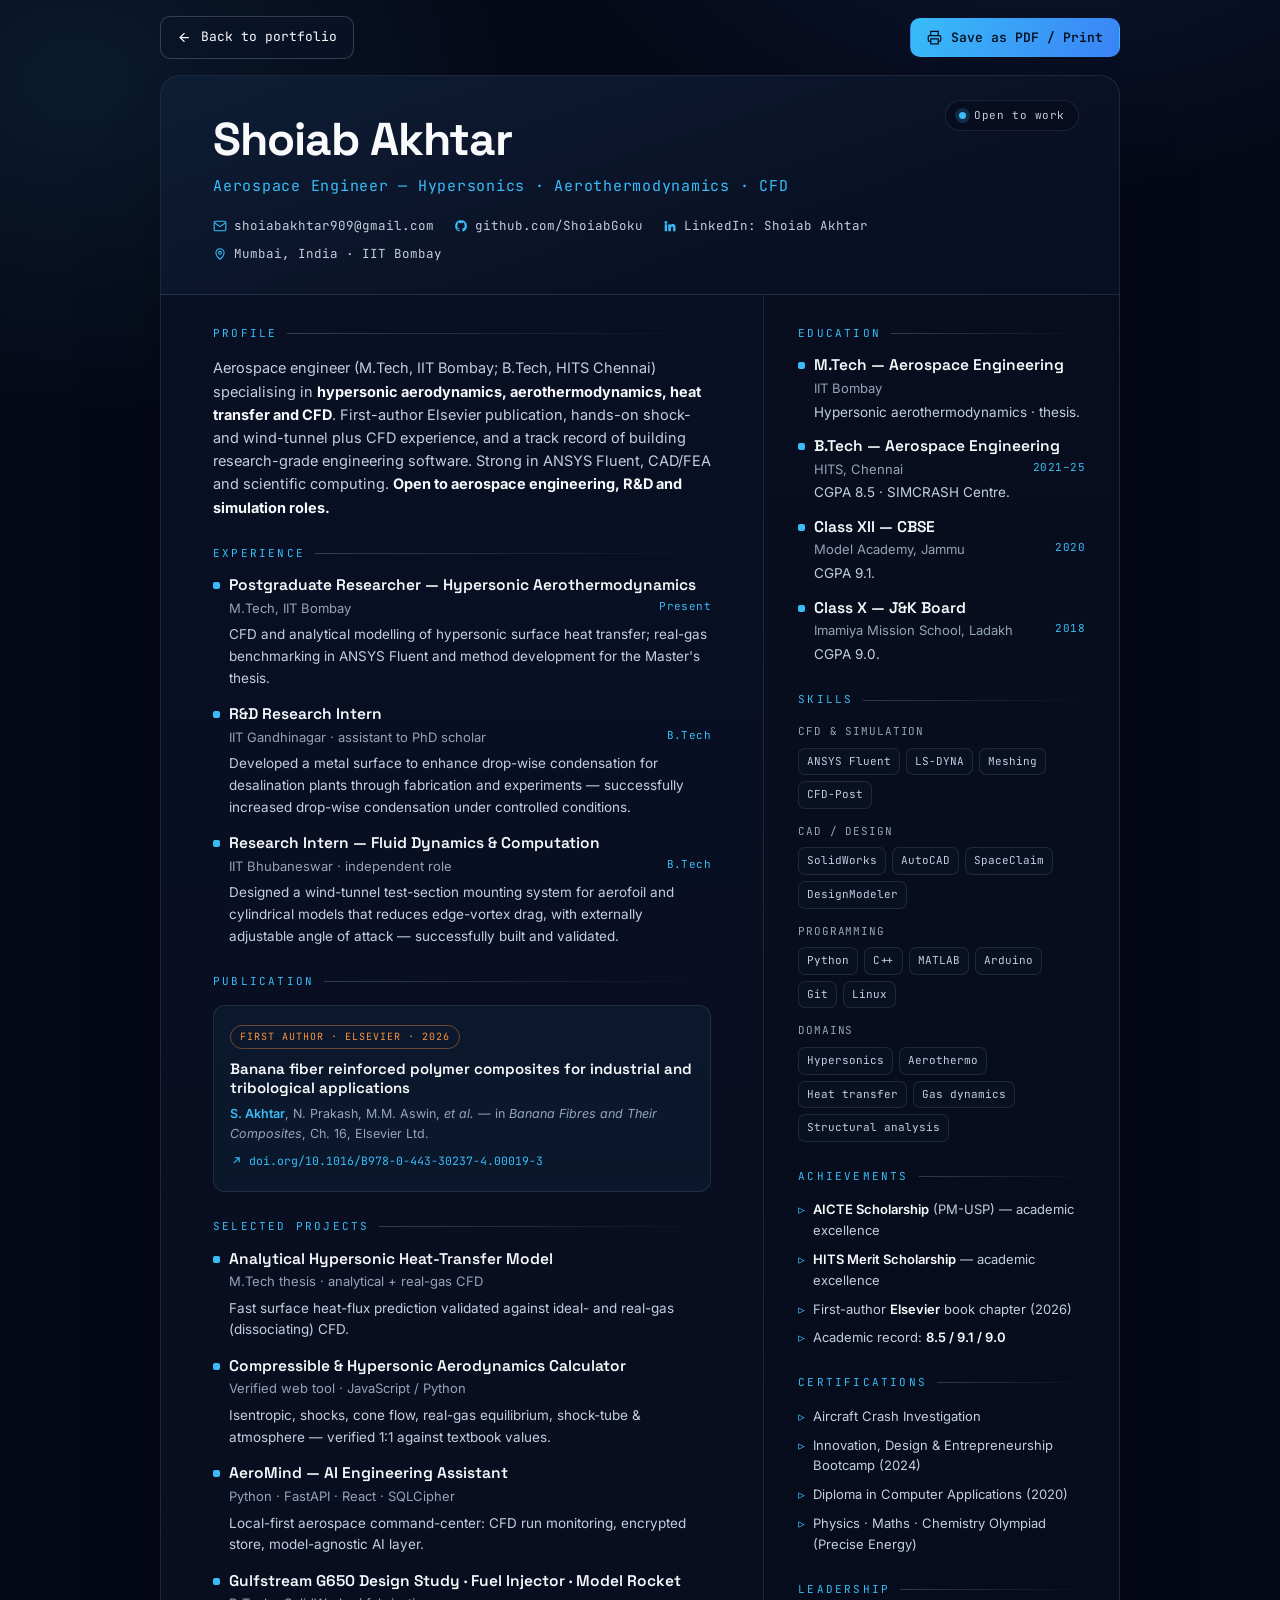
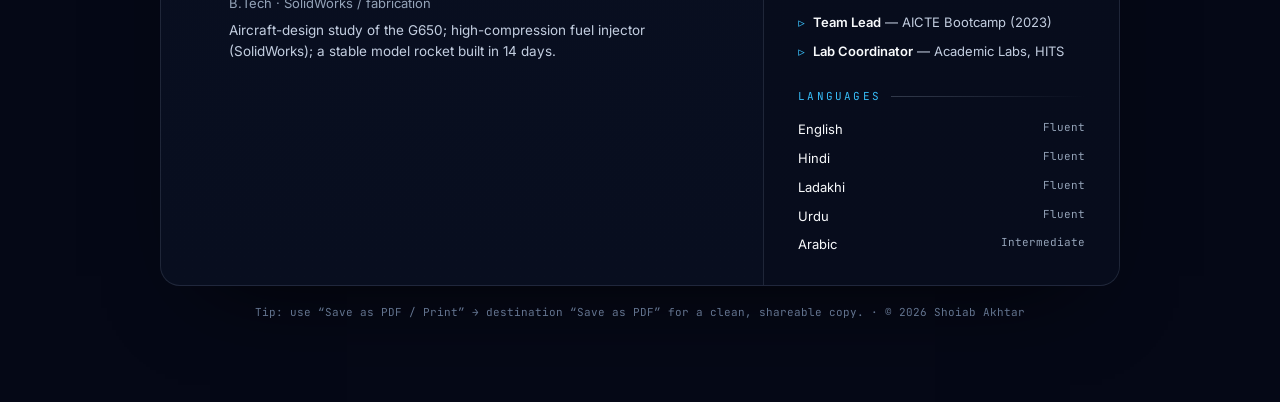
==== resume.html @ 7d4de2fc "Web résumé + "open to work" messaging; remove physical résumé PDF - Replace assets/resume.pdf with a" ====
<!DOCTYPE html>
<html lang="en">
<head>
<meta charset="UTF-8" />
<meta name="viewport" content="width=device-width, initial-scale=1.0" />
<meta name="theme-color" content="#050816" />
<title>Shoiab Akhtar — Résumé · Aerospace Engineer (Hypersonics &amp; CFD)</title>
<meta name="description" content="Résumé of Shoiab Akhtar — Aerospace engineer (M.Tech, IIT Bombay; B.Tech, HITS Chennai). Hypersonics, aerothermodynamics, heat transfer and CFD. Open to work." />
<meta name="robots" content="index,follow" />
<link rel="icon" href="data:image/svg+xml,%3Csvg xmlns='http://www.w3.org/2000/svg' viewBox='0 0 32 32'%3E%3Crect width='32' height='32' rx='7' fill='%23050816'/%3E%3Cpath d='M16 5l9 22-9-6-9 6z' fill='none' stroke='%2338BDF8' stroke-width='2' stroke-linejoin='round'/%3E%3C/svg%3E" />
<link rel="preconnect" href="https://fonts.googleapis.com" />
<link rel="preconnect" href="https://fonts.gstatic.com" crossorigin />
<link href="https://fonts.googleapis.com/css2?family=Space+Grotesk:wght@400;500;600;700&family=Inter:wght@400;500;600&family=JetBrains+Mono:wght@400;500&display=swap" rel="stylesheet" />
<style>
:root{
  --bg:#050816; --paper:#0a1024; --panel:#0d1428; --line:rgba(148,163,184,.16); --line-2:rgba(148,163,184,.3);
  --ink:#F8FAFC; --soft:#C3CEE0; --mid:#94A3B8; --dim:#63748f;
  --blue:#3B82F6; --cyan:#38BDF8; --orange:#FB923C;
  --display:"Space Grotesk","Segoe UI",system-ui,sans-serif;
  --body:"Inter","Segoe UI",system-ui,sans-serif;
  --mono:"JetBrains Mono","Consolas",ui-monospace,monospace;
}
*{box-sizing:border-box;margin:0;padding:0;}
html{-webkit-text-size-adjust:100%;}
body{font-family:var(--body);background:
  radial-gradient(900px 600px at 82% -8%, rgba(59,130,246,.14), transparent 60%),
  radial-gradient(800px 600px at 6% 4%, rgba(56,189,248,.10), transparent 58%), var(--bg);
  color:var(--ink); line-height:1.6; -webkit-font-smoothing:antialiased; padding:0 20px 80px;}
a{color:inherit;text-decoration:none;}
::selection{background:rgba(56,189,248,.3);}

/* action bar */
.bar{position:sticky; top:0; z-index:10; display:flex; justify-content:space-between; align-items:center; gap:12px;
  max-width:960px; margin:0 auto; padding:16px 0;}
.bar .btn{display:inline-flex; align-items:center; gap:9px; font-family:var(--mono); font-size:13px; padding:10px 16px;
  border-radius:10px; border:1px solid var(--line-2); color:var(--ink); background:rgba(13,20,40,.6); backdrop-filter:blur(8px); cursor:pointer; transition:.2s;}
.bar .btn svg{width:15px;height:15px;}
.bar .btn:hover{border-color:var(--cyan); transform:translateY(-1px);}
.bar .btn.primary{border-color:transparent; color:#04101f; font-weight:600; background:linear-gradient(120deg,var(--cyan),var(--blue));}

/* sheet */
.sheet{max-width:960px; margin:0 auto; background:linear-gradient(180deg,var(--paper),#080e1f);
  border:1px solid var(--line); border-radius:20px; overflow:hidden; box-shadow:0 40px 90px -50px rgba(0,0,0,.9);}
.head{padding:40px clamp(28px,5vw,52px) 30px; border-bottom:1px solid var(--line);
  background:linear-gradient(160deg, rgba(56,189,248,.08), transparent 70%); position:relative;}
.head .name{font-family:var(--display); font-weight:700; font-size:clamp(30px,5vw,46px); letter-spacing:-.02em; line-height:1;}
.head .role{font-family:var(--mono); color:var(--cyan); font-size:clamp(12px,1.6vw,15px); letter-spacing:.05em; margin-top:12px;}
.head .contact{display:flex; flex-wrap:wrap; gap:8px 20px; margin-top:18px; font-family:var(--mono); font-size:12.5px; color:var(--soft);}
.head .contact a, .head .contact span{display:inline-flex; align-items:center; gap:7px;}
.head .contact svg{width:14px; height:14px; color:var(--cyan);}
.head .open{position:absolute; top:24px; right:clamp(20px,4vw,40px); display:inline-flex; align-items:center; gap:8px;
  font-family:var(--mono); font-size:11px; letter-spacing:.05em; color:var(--soft); border:1px solid var(--line); border-radius:100px; padding:6px 13px; background:rgba(5,8,22,.5);}
.head .open .dot{width:7px;height:7px;border-radius:50%;background:var(--cyan);box-shadow:0 0 0 4px rgba(56,189,248,.18);}

.grid{display:grid; grid-template-columns:1.7fr 1fr; gap:0;}
.main{padding:30px clamp(28px,5vw,52px); border-right:1px solid var(--line);}
.aside{padding:30px clamp(24px,4vw,34px); background:rgba(6,10,24,.4);}

.sec{margin-bottom:26px;}
.sec:last-child{margin-bottom:0;}
.sec-h{font-family:var(--mono); font-size:11px; letter-spacing:.2em; text-transform:uppercase; color:var(--cyan);
  display:flex; align-items:center; gap:10px; margin-bottom:14px;}
.sec-h::after{content:""; flex:1; height:1px; background:linear-gradient(90deg,var(--line-2),transparent);}
.summary{color:var(--soft); font-size:14.5px;}

.item{position:relative; padding-left:16px; margin-bottom:16px;}
.item:last-child{margin-bottom:0;}
.item::before{content:""; position:absolute; left:0; top:6px; width:7px; height:7px; border-radius:2px; background:var(--cyan);}
.item .t{font-family:var(--display); font-weight:600; font-size:15.5px; line-height:1.25;}
.item .m{display:flex; flex-wrap:wrap; justify-content:space-between; gap:6px; margin-top:2px;}
.item .org{color:var(--mid); font-size:13px;}
.item .when{font-family:var(--mono); font-size:11px; color:var(--cyan); letter-spacing:.04em; white-space:nowrap;}
.item p{color:var(--soft); font-size:13.5px; margin-top:6px;}
.item .doi{font-family:var(--mono); font-size:11.5px; color:var(--cyan); margin-top:6px; display:inline-flex; align-items:center; gap:6px; word-break:break-all;}

.pub{border:1px solid var(--line); border-radius:12px; padding:16px 16px; background:rgba(56,189,248,.05);}
.pub .badge{font-family:var(--mono); font-size:10px; letter-spacing:.1em; text-transform:uppercase; color:var(--orange);
  border:1px solid rgba(251,146,60,.4); border-radius:100px; padding:3px 9px; display:inline-block; margin-bottom:10px;}
.pub .t{font-family:var(--display); font-weight:600; font-size:15px; line-height:1.3;}
.pub .auth{color:var(--mid); font-size:12.5px; margin-top:6px;}
.pub .auth b{color:var(--cyan); font-weight:600;}

/* aside blocks */
.edu .item{margin-bottom:14px;}
.skillcat{margin-bottom:14px;}
.skillcat .k{font-family:var(--mono); font-size:11px; color:var(--mid); text-transform:uppercase; letter-spacing:.08em; margin-bottom:7px;}
.tags{display:flex; flex-wrap:wrap; gap:6px;}
.tag{font-family:var(--mono); font-size:11px; color:var(--soft); border:1px solid var(--line); border-radius:7px; padding:4px 8px; background:rgba(13,20,40,.5);}
.list{display:flex; flex-direction:column; gap:8px;}
.list .li{color:var(--soft); font-size:13px; padding-left:15px; position:relative;}
.list .li::before{content:"▹"; position:absolute; left:0; color:var(--cyan);}
.list .li b{color:var(--ink); font-weight:600;}
.langs{display:flex; flex-direction:column; gap:8px;}
.lang{display:flex; justify-content:space-between; font-size:13px;}
.lang .lv{font-family:var(--mono); font-size:11px; color:var(--mid);}

.foot{max-width:960px; margin:18px auto 0; text-align:center; font-family:var(--mono); font-size:11px; color:var(--dim);}

@media (max-width:720px){
  .grid{grid-template-columns:1fr;}
  .main{border-right:0; border-bottom:1px solid var(--line);}
  .head .open{position:static; display:inline-flex; margin-top:14px;}
}

/* ---------------- PRINT: clean A4, black-on-white, no chrome ---------------- */
@media print{
  @page{size:A4; margin:12mm;}
  body{background:#fff !important; color:#111 !important; padding:0;}
  .bar, .foot{display:none !important;}
  .sheet{max-width:none; margin:0; border:0; border-radius:0; box-shadow:none; background:#fff !important;}
  .head{background:#fff !important; border-bottom:1.5px solid #111; padding:0 0 12px;}
  .head .name{color:#0b1e40;}
  .head .role{color:#1e5fbf;}
  .head .contact{color:#333;} .head .contact svg{color:#1e5fbf;}
  .head .open{border-color:#bbb; color:#333;} .head .open .dot{background:#1e5fbf; box-shadow:none;}
  .grid{grid-template-columns:1.7fr 1fr; gap:0;}
  .main{border-right:1px solid #ddd; padding:14px 16px 0 0;}
  .aside{background:#fff !important; padding:14px 0 0 16px;}
  .sec-h{color:#1e5fbf;} .sec-h::after{background:#ddd;}
  .summary, .item p, .item .org, .list .li, .lang, .tag{color:#333 !important;}
  .item .t, .pub .t, .list .li b, .lang{color:#111 !important;}
  .item .when, .item .doi, .item::before, .skillcat .k{color:#1e5fbf !important;}
  .item::before{background:#1e5fbf !important;}
  .pub{background:#f4f8ff !important; border-color:#cdddf5;}
  .pub .badge{color:#b45309; border-color:#e6c07a;}
  .pub .auth b{color:#1e5fbf !important;}
  .tag{border-color:#ccc; background:#f6f8fc !important;}
  .item, .pub, .skillcat, .sec{break-inside:avoid; page-break-inside:avoid;}
  a{color:#111 !important;}
}
</style>
</head>
<body>

<div class="bar">
  <a class="btn" href="index.html"><svg viewBox="0 0 24 24" fill="none" stroke="currentColor" stroke-width="2"><path d="M19 12H5M12 19l-7-7 7-7"/></svg>Back to portfolio</a>
  <button class="btn primary" onclick="window.print()"><svg viewBox="0 0 24 24" fill="none" stroke="currentColor" stroke-width="2"><path d="M6 9V2h12v7M6 18H4a2 2 0 0 1-2-2v-5a2 2 0 0 1 2-2h16a2 2 0 0 1 2 2v5a2 2 0 0 1-2 2h-2M6 14h12v8H6z"/></svg>Save as PDF / Print</button>
</div>

<main class="sheet">
  <header class="head">
    <div class="open"><span class="dot"></span> Open to work</div>
    <div class="name">Shoiab Akhtar</div>
    <div class="role">Aerospace Engineer — Hypersonics · Aerothermodynamics · CFD</div>
    <div class="contact">
      <a href="mailto:shoiabakhtar909@gmail.com"><svg viewBox="0 0 24 24" fill="none" stroke="currentColor" stroke-width="1.8"><rect x="2" y="4" width="20" height="16" rx="2"/><path d="M22 6 12 13 2 6"/></svg>shoiabakhtar909@gmail.com</a>
      <a href="https://github.com/ShoiabGoku" target="_blank" rel="noopener"><svg viewBox="0 0 24 24" fill="currentColor"><path d="M12 2a10 10 0 0 0-3.16 19.49c.5.09.68-.22.68-.48v-1.7c-2.78.6-3.37-1.34-3.37-1.34-.45-1.15-1.11-1.46-1.11-1.46-.9-.62.07-.6.07-.6 1 .07 1.53 1.03 1.53 1.03.89 1.52 2.34 1.08 2.91.83.09-.65.35-1.08.63-1.33-2.22-.25-4.55-1.11-4.55-4.94 0-1.09.39-1.98 1.03-2.68-.1-.25-.45-1.27.1-2.65 0 0 .84-.27 2.75 1.02a9.6 9.6 0 0 1 5 0c1.91-1.29 2.75-1.02 2.75-1.02.55 1.38.2 2.4.1 2.65.64.7 1.03 1.59 1.03 2.68 0 3.84-2.34 4.69-4.57 4.94.36.31.68.92.68 1.85v2.74c0 .27.18.58.69.48A10 10 0 0 0 12 2Z"/></svg>github.com/ShoiabGoku</a>
      <a href="https://www.linkedin.com/" target="_blank" rel="noopener"><svg viewBox="0 0 24 24" fill="currentColor"><path d="M4.98 3.5A2.5 2.5 0 1 1 5 8.5a2.5 2.5 0 0 1-.02-5ZM3 9h4v12H3zM9 9h3.8v1.7h.05c.53-1 1.83-2.05 3.77-2.05 4.03 0 4.78 2.65 4.78 6.1V21h-4v-5.4c0-1.3 0-2.95-1.8-2.95s-2.07 1.4-2.07 2.85V21H9z"/></svg>LinkedIn: Shoiab Akhtar</a>
      <span><svg viewBox="0 0 24 24" fill="none" stroke="currentColor" stroke-width="1.8"><path d="M12 21s-7-5.2-7-11a7 7 0 0 1 14 0c0 5.8-7 11-7 11Z"/><circle cx="12" cy="10" r="2.5"/></svg>Mumbai, India · IIT Bombay</span>
    </div>
  </header>

  <div class="grid">
    <!-- MAIN -->
    <section class="main">
      <div class="sec">
        <div class="sec-h">Profile</div>
        <p class="summary">Aerospace engineer (M.Tech, IIT Bombay; B.Tech, HITS Chennai) specialising in <b style="color:var(--ink)">hypersonic aerodynamics, aerothermodynamics, heat transfer and CFD</b>. First-author Elsevier publication, hands-on shock- and wind-tunnel plus CFD experience, and a track record of building research-grade engineering software. Strong in ANSYS Fluent, CAD/FEA and scientific computing. <b style="color:var(--ink)">Open to aerospace engineering, R&amp;D and simulation roles.</b></p>
      </div>

      <div class="sec">
        <div class="sec-h">Experience</div>
        <div class="item">
          <div class="t">Postgraduate Researcher — Hypersonic Aerothermodynamics</div>
          <div class="m"><span class="org">M.Tech, IIT Bombay</span><span class="when">Present</span></div>
          <p>CFD and analytical modelling of hypersonic surface heat transfer; real-gas benchmarking in ANSYS Fluent and method development for the Master's thesis.</p>
        </div>
        <div class="item">
          <div class="t">R&amp;D Research Intern</div>
          <div class="m"><span class="org">IIT Gandhinagar · assistant to PhD scholar</span><span class="when">B.Tech</span></div>
          <p>Developed a metal surface to enhance drop-wise condensation for desalination plants through fabrication and experiments — successfully increased drop-wise condensation under controlled conditions.</p>
        </div>
        <div class="item">
          <div class="t">Research Intern — Fluid Dynamics &amp; Computation</div>
          <div class="m"><span class="org">IIT Bhubaneswar · independent role</span><span class="when">B.Tech</span></div>
          <p>Designed a wind-tunnel test-section mounting system for aerofoil and cylindrical models that reduces edge-vortex drag, with externally adjustable angle of attack — successfully built and validated.</p>
        </div>
      </div>

      <div class="sec">
        <div class="sec-h">Publication</div>
        <div class="pub">
          <span class="badge">First author · Elsevier · 2026</span>
          <div class="t">Banana fiber reinforced polymer composites for industrial and tribological applications</div>
          <div class="auth"><b>S. Akhtar</b>, N. Prakash, M.M. Aswin, <em>et al.</em> — in <em>Banana Fibres and Their Composites</em>, Ch. 16, Elsevier Ltd.</div>
          <a class="doi" href="https://doi.org/10.1016/B978-0-443-30237-4.00019-3" target="_blank" rel="noopener" style="display:inline-flex;align-items:center;gap:6px;font-family:var(--mono);font-size:11.5px;color:var(--cyan);margin-top:8px;"><svg viewBox="0 0 24 24" width="13" height="13" fill="none" stroke="currentColor" stroke-width="2"><path d="M7 17 17 7M9 7h8v8"/></svg>doi.org/10.1016/B978-0-443-30237-4.00019-3</a>
        </div>
      </div>

      <div class="sec">
        <div class="sec-h">Selected projects</div>
        <div class="item"><div class="t">Analytical Hypersonic Heat-Transfer Model</div><div class="m"><span class="org">M.Tech thesis · analytical + real-gas CFD</span></div><p>Fast surface heat-flux prediction validated against ideal- and real-gas (dissociating) CFD.</p></div>
        <div class="item"><div class="t">Compressible &amp; Hypersonic Aerodynamics Calculator</div><div class="m"><span class="org">Verified web tool · JavaScript / Python</span></div><p>Isentropic, shocks, cone flow, real-gas equilibrium, shock-tube &amp; atmosphere — verified 1:1 against textbook values.</p></div>
        <div class="item"><div class="t">AeroMind — AI Engineering Assistant</div><div class="m"><span class="org">Python · FastAPI · React · SQLCipher</span></div><p>Local-first aerospace command-center: CFD run monitoring, encrypted store, model-agnostic AI layer.</p></div>
        <div class="item"><div class="t">Gulfstream G650 Design Study · Fuel Injector · Model Rocket</div><div class="m"><span class="org">B.Tech · SolidWorks / fabrication</span></div><p>Aircraft-design study of the G650; high-compression fuel injector (SolidWorks); a stable model rocket built in 14 days.</p></div>
      </div>
    </section>

    <!-- ASIDE -->
    <aside class="aside">
      <div class="sec edu">
        <div class="sec-h">Education</div>
        <div class="item"><div class="t">M.Tech — Aerospace Engineering</div><div class="m"><span class="org">IIT Bombay</span></div><p style="margin-top:3px;">Hypersonic aerothermodynamics · thesis.</p></div>
        <div class="item"><div class="t">B.Tech — Aerospace Engineering</div><div class="m"><span class="org">HITS, Chennai</span><span class="when">2021–25</span></div><p style="margin-top:3px;">CGPA 8.5 · SIMCRASH Centre.</p></div>
        <div class="item"><div class="t">Class XII — CBSE</div><div class="m"><span class="org">Model Academy, Jammu</span><span class="when">2020</span></div><p style="margin-top:3px;">CGPA 9.1.</p></div>
        <div class="item"><div class="t">Class X — J&amp;K Board</div><div class="m"><span class="org">Imamiya Mission School, Ladakh</span><span class="when">2018</span></div><p style="margin-top:3px;">CGPA 9.0.</p></div>
      </div>

      <div class="sec">
        <div class="sec-h">Skills</div>
        <div class="skillcat"><div class="k">CFD &amp; Simulation</div><div class="tags"><span class="tag">ANSYS Fluent</span><span class="tag">LS-DYNA</span><span class="tag">Meshing</span><span class="tag">CFD-Post</span></div></div>
        <div class="skillcat"><div class="k">CAD / Design</div><div class="tags"><span class="tag">SolidWorks</span><span class="tag">AutoCAD</span><span class="tag">SpaceClaim</span><span class="tag">DesignModeler</span></div></div>
        <div class="skillcat"><div class="k">Programming</div><div class="tags"><span class="tag">Python</span><span class="tag">C++</span><span class="tag">MATLAB</span><span class="tag">Arduino</span><span class="tag">Git</span><span class="tag">Linux</span></div></div>
        <div class="skillcat"><div class="k">Domains</div><div class="tags"><span class="tag">Hypersonics</span><span class="tag">Aerothermo</span><span class="tag">Heat transfer</span><span class="tag">Gas dynamics</span><span class="tag">Structural analysis</span></div></div>
      </div>

      <div class="sec">
        <div class="sec-h">Achievements</div>
        <div class="list">
          <div class="li"><b>AICTE Scholarship</b> (PM-USP) — academic excellence</div>
          <div class="li"><b>HITS Merit Scholarship</b> — academic excellence</div>
          <div class="li">First-author <b>Elsevier</b> book chapter (2026)</div>
          <div class="li">Academic record: <b>8.5 / 9.1 / 9.0</b></div>
        </div>
      </div>

      <div class="sec">
        <div class="sec-h">Certifications</div>
        <div class="list">
          <div class="li">Aircraft Crash Investigation</div>
          <div class="li">Innovation, Design &amp; Entrepreneurship Bootcamp (2024)</div>
          <div class="li">Diploma in Computer Applications (2020)</div>
          <div class="li">Physics · Maths · Chemistry Olympiad (Precise Energy)</div>
        </div>
      </div>

      <div class="sec">
        <div class="sec-h">Leadership</div>
        <div class="list">
          <div class="li"><b>Team Lead</b> — AICTE Bootcamp (2023)</div>
          <div class="li"><b>Lab Coordinator</b> — Academic Labs, HITS</div>
        </div>
      </div>

      <div class="sec">
        <div class="sec-h">Languages</div>
        <div class="langs">
          <div class="lang"><span>English</span><span class="lv">Fluent</span></div>
          <div class="lang"><span>Hindi</span><span class="lv">Fluent</span></div>
          <div class="lang"><span>Ladakhi</span><span class="lv">Fluent</span></div>
          <div class="lang"><span>Urdu</span><span class="lv">Fluent</span></div>
          <div class="lang"><span>Arabic</span><span class="lv">Intermediate</span></div>
        </div>
      </div>
    </aside>
  </div>
</main>

<p class="foot">Tip: use “Save as PDF / Print” → destination “Save as PDF” for a clean, shareable copy. · © <span id="y"></span> Shoiab Akhtar</p>
<script>document.getElementById('y').textContent=new Date().getFullYear();</script>
</body>
</html>
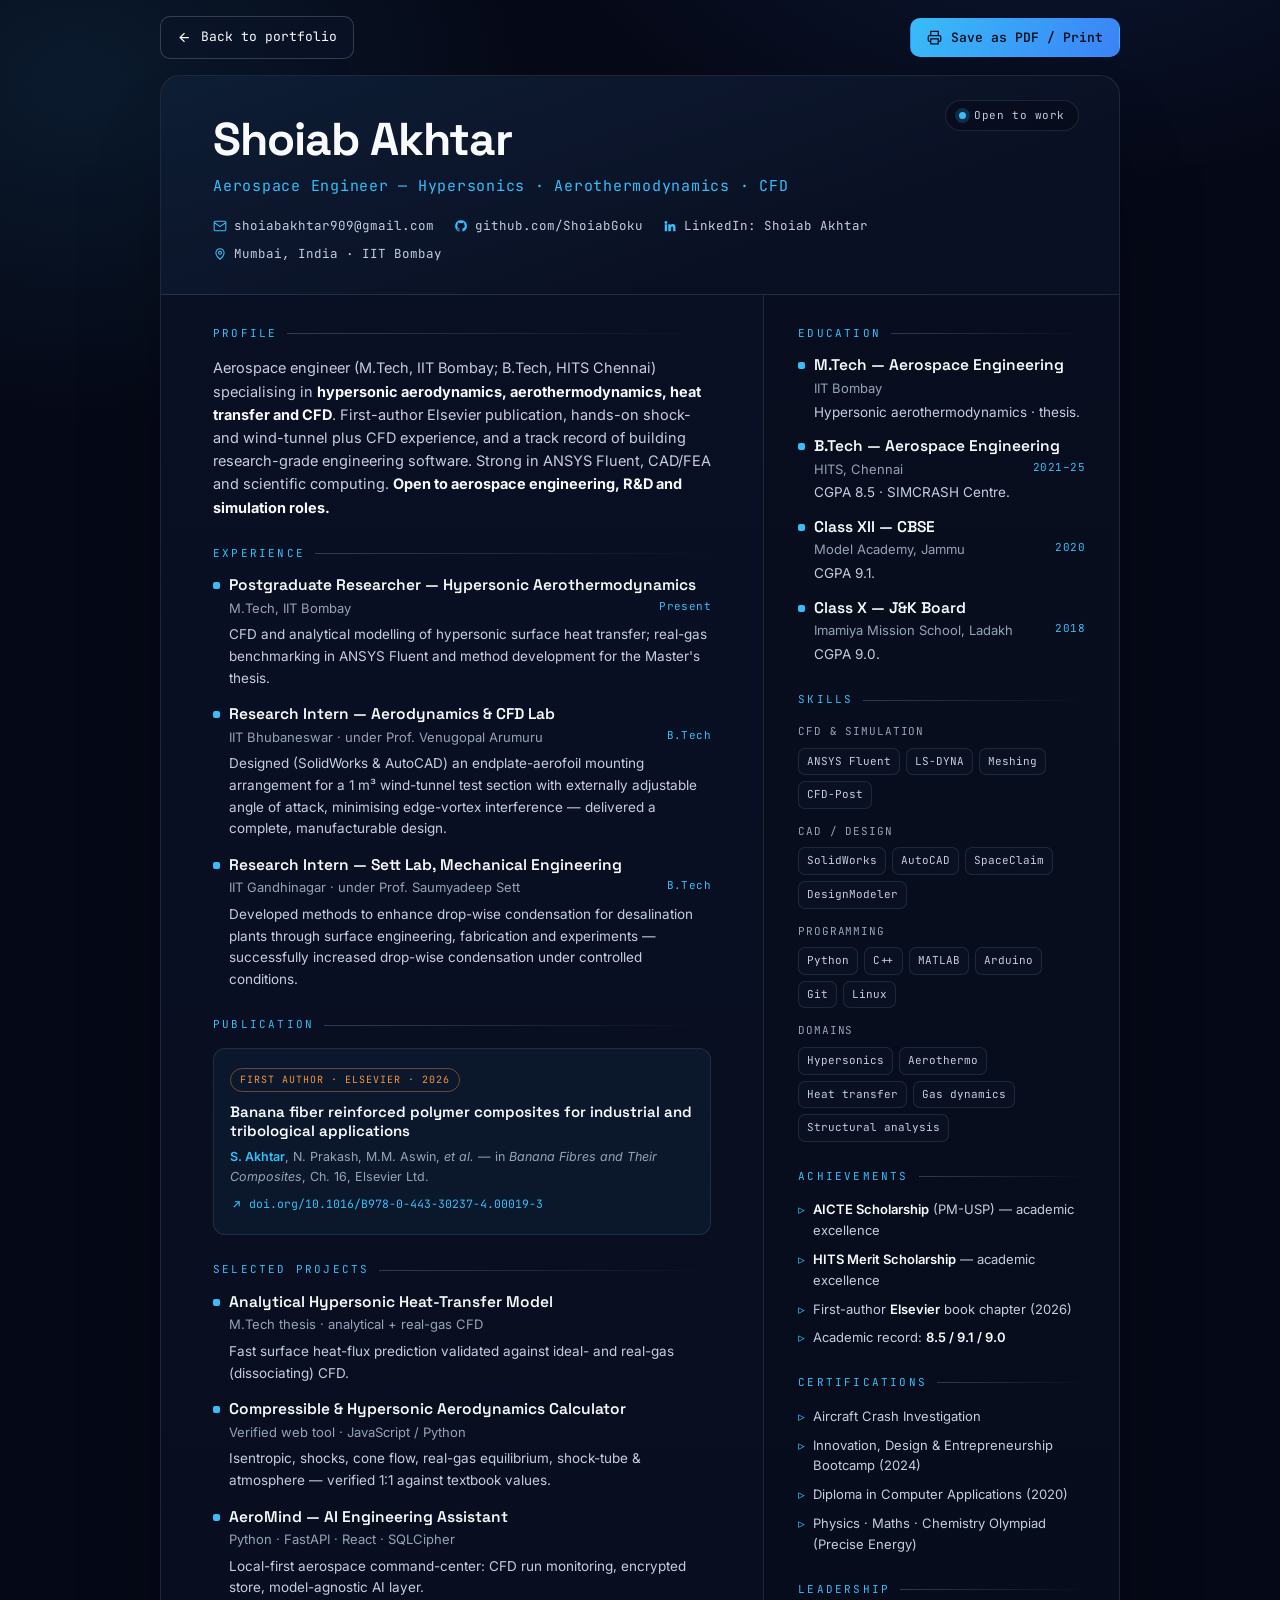
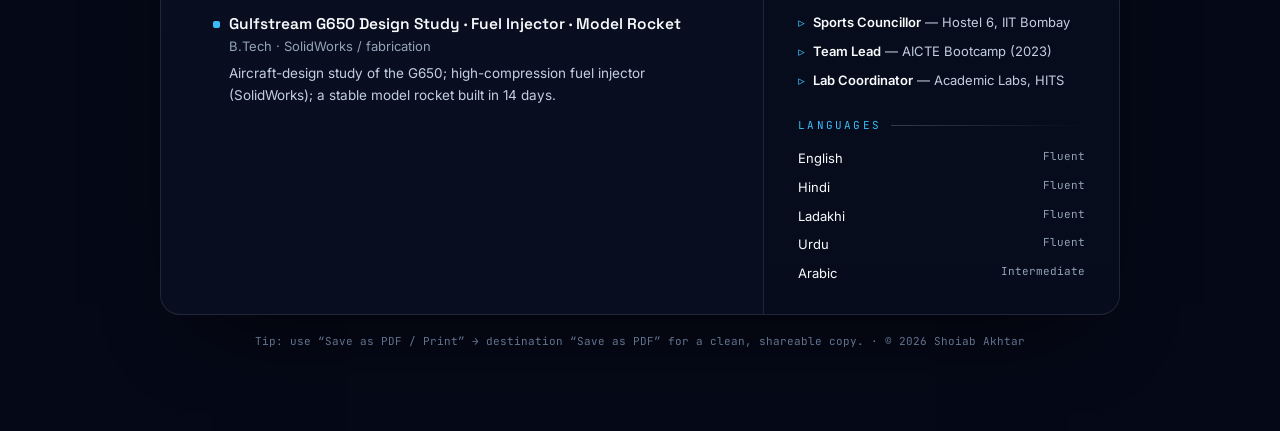
==== commit a72ab5f1: "Enrich internships with labs/supervisors; add Sports Councillor role - IIT Bhubaneswar: Aerodynamics" ====
--- a/resume.html
+++ b/resume.html
@@ -166,14 +166,14 @@
           <p>CFD and analytical modelling of hypersonic surface heat transfer; real-gas benchmarking in ANSYS Fluent and method development for the Master's thesis.</p>
         </div>
         <div class="item">
-          <div class="t">R&amp;D Research Intern</div>
-          <div class="m"><span class="org">IIT Gandhinagar · assistant to PhD scholar</span><span class="when">B.Tech</span></div>
-          <p>Developed a metal surface to enhance drop-wise condensation for desalination plants through fabrication and experiments — successfully increased drop-wise condensation under controlled conditions.</p>
+          <div class="t">Research Intern — Aerodynamics &amp; CFD Lab</div>
+          <div class="m"><span class="org">IIT Bhubaneswar · under Prof. Venugopal Arumuru</span><span class="when">B.Tech</span></div>
+          <p>Designed (SolidWorks &amp; AutoCAD) an endplate-aerofoil mounting arrangement for a 1&nbsp;m³ wind-tunnel test section with externally adjustable angle of attack, minimising edge-vortex interference — delivered a complete, manufacturable design.</p>
         </div>
         <div class="item">
-          <div class="t">Research Intern — Fluid Dynamics &amp; Computation</div>
-          <div class="m"><span class="org">IIT Bhubaneswar · independent role</span><span class="when">B.Tech</span></div>
-          <p>Designed a wind-tunnel test-section mounting system for aerofoil and cylindrical models that reduces edge-vortex drag, with externally adjustable angle of attack — successfully built and validated.</p>
+          <div class="t">Research Intern — Sett Lab, Mechanical Engineering</div>
+          <div class="m"><span class="org">IIT Gandhinagar · under Prof. Saumyadeep Sett</span><span class="when">B.Tech</span></div>
+          <p>Developed methods to enhance drop-wise condensation for desalination plants through surface engineering, fabrication and experiments — successfully increased drop-wise condensation under controlled conditions.</p>
         </div>
       </div>
 
@@ -237,6 +237,7 @@
       <div class="sec">
         <div class="sec-h">Leadership</div>
         <div class="list">
+          <div class="li"><b>Sports Councillor</b> — Hostel 6, IIT Bombay</div>
           <div class="li"><b>Team Lead</b> — AICTE Bootcamp (2023)</div>
           <div class="li"><b>Lab Coordinator</b> — Academic Labs, HITS</div>
         </div>
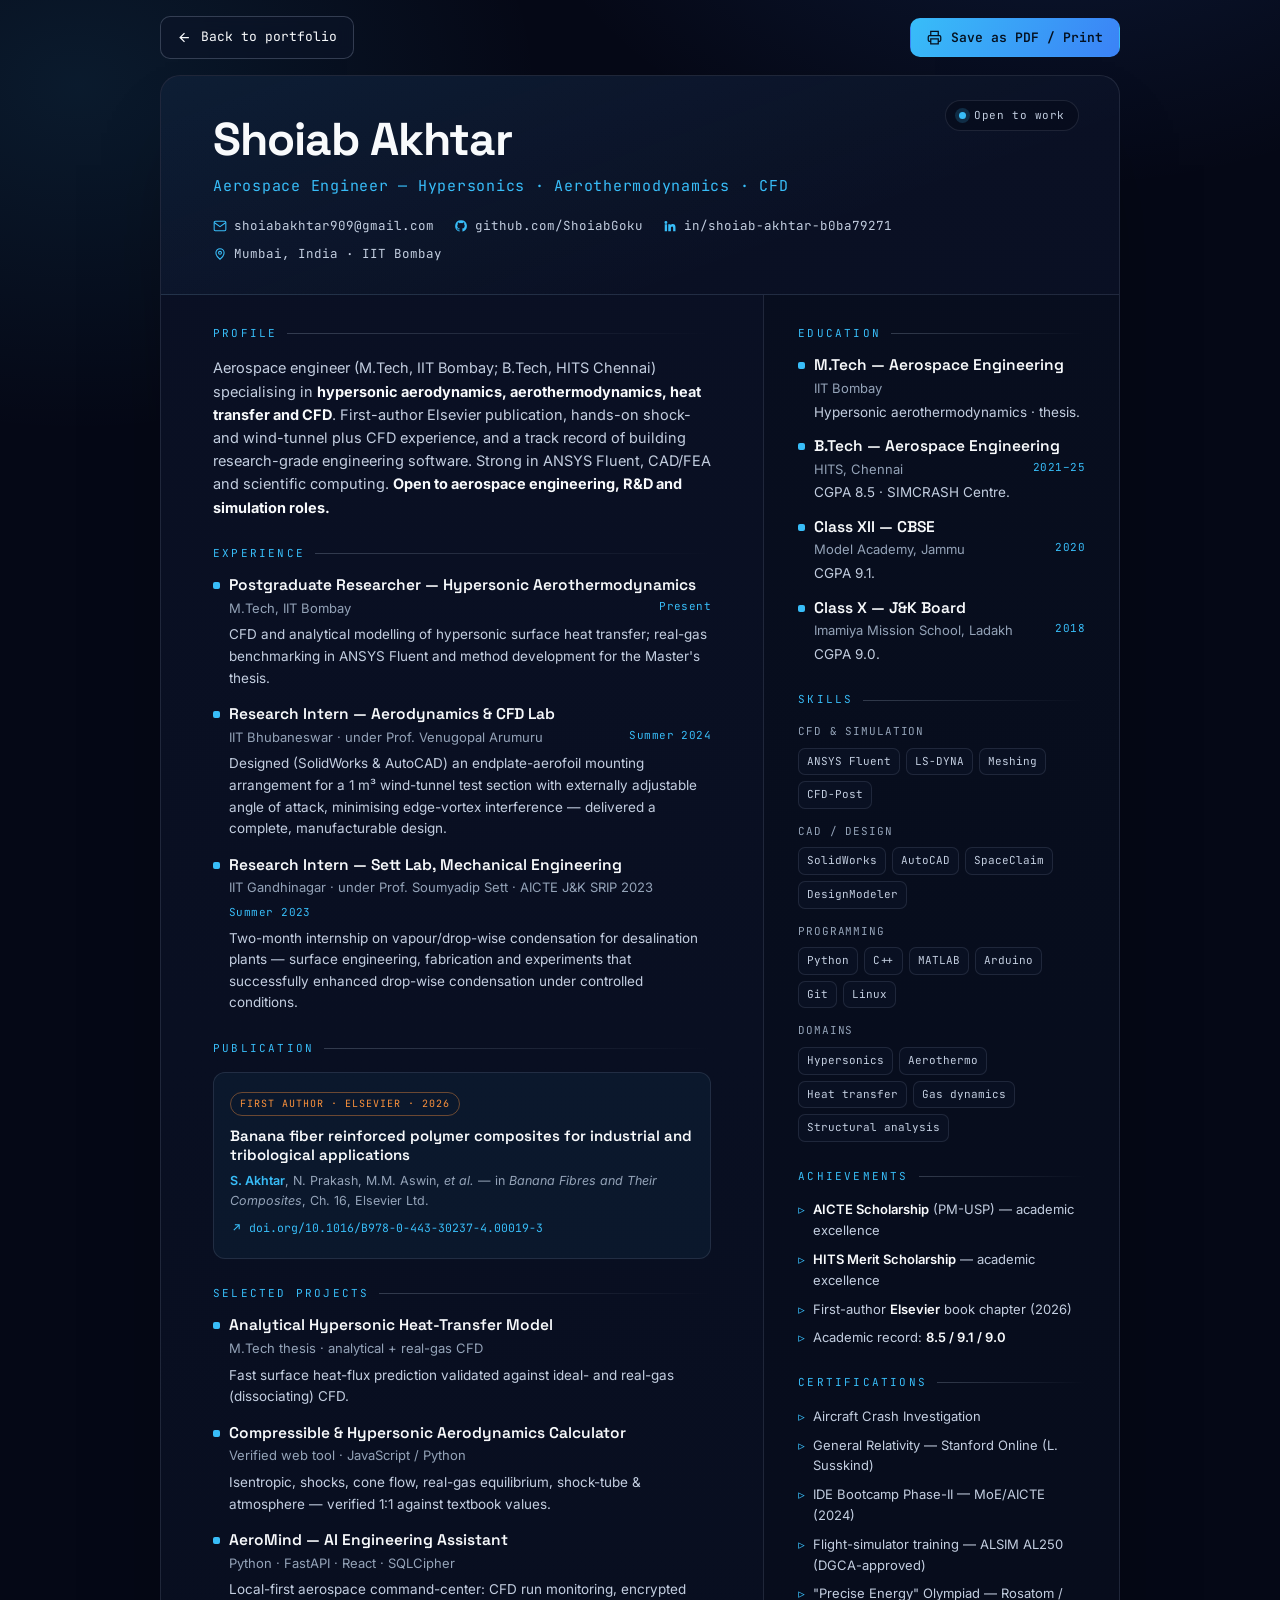
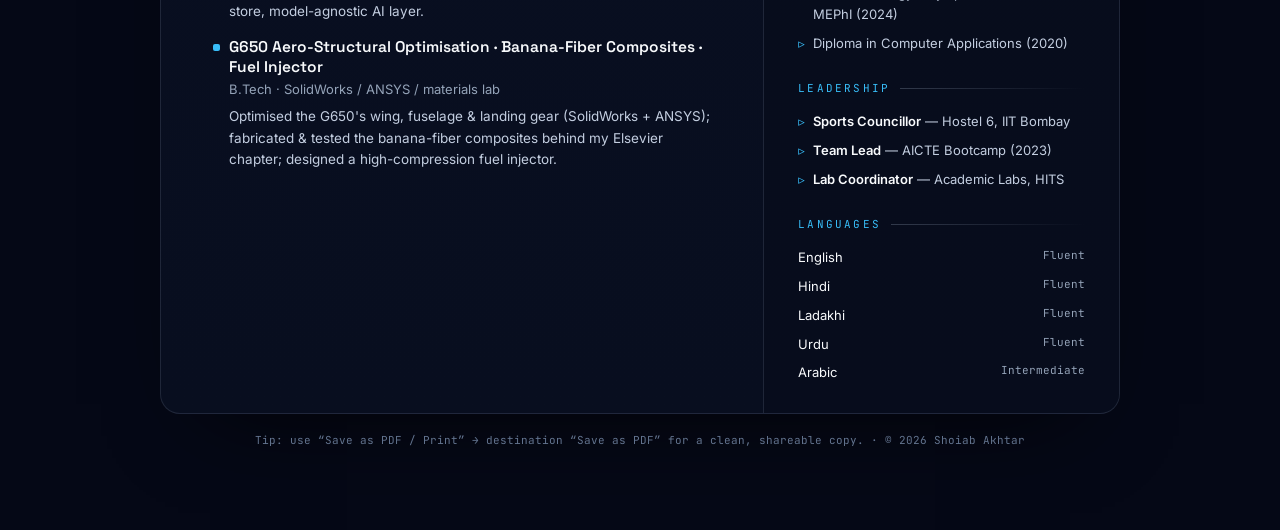
==== commit 043952a7: "Enrich portfolio from LinkedIn posts: real URL, composites project, G650 detail - Wire real LinkedIn" ====
--- a/resume.html
+++ b/resume.html
@@ -145,7 +145,7 @@
     <div class="contact">
       <a href="mailto:shoiabakhtar909@gmail.com"><svg viewBox="0 0 24 24" fill="none" stroke="currentColor" stroke-width="1.8"><rect x="2" y="4" width="20" height="16" rx="2"/><path d="M22 6 12 13 2 6"/></svg>shoiabakhtar909@gmail.com</a>
       <a href="https://github.com/ShoiabGoku" target="_blank" rel="noopener"><svg viewBox="0 0 24 24" fill="currentColor"><path d="M12 2a10 10 0 0 0-3.16 19.49c.5.09.68-.22.68-.48v-1.7c-2.78.6-3.37-1.34-3.37-1.34-.45-1.15-1.11-1.46-1.11-1.46-.9-.62.07-.6.07-.6 1 .07 1.53 1.03 1.53 1.03.89 1.52 2.34 1.08 2.91.83.09-.65.35-1.08.63-1.33-2.22-.25-4.55-1.11-4.55-4.94 0-1.09.39-1.98 1.03-2.68-.1-.25-.45-1.27.1-2.65 0 0 .84-.27 2.75 1.02a9.6 9.6 0 0 1 5 0c1.91-1.29 2.75-1.02 2.75-1.02.55 1.38.2 2.4.1 2.65.64.7 1.03 1.59 1.03 2.68 0 3.84-2.34 4.69-4.57 4.94.36.31.68.92.68 1.85v2.74c0 .27.18.58.69.48A10 10 0 0 0 12 2Z"/></svg>github.com/ShoiabGoku</a>
-      <a href="https://www.linkedin.com/" target="_blank" rel="noopener"><svg viewBox="0 0 24 24" fill="currentColor"><path d="M4.98 3.5A2.5 2.5 0 1 1 5 8.5a2.5 2.5 0 0 1-.02-5ZM3 9h4v12H3zM9 9h3.8v1.7h.05c.53-1 1.83-2.05 3.77-2.05 4.03 0 4.78 2.65 4.78 6.1V21h-4v-5.4c0-1.3 0-2.95-1.8-2.95s-2.07 1.4-2.07 2.85V21H9z"/></svg>LinkedIn: Shoiab Akhtar</a>
+      <a href="https://www.linkedin.com/in/shoiab-akhtar-b0ba79271" target="_blank" rel="noopener"><svg viewBox="0 0 24 24" fill="currentColor"><path d="M4.98 3.5A2.5 2.5 0 1 1 5 8.5a2.5 2.5 0 0 1-.02-5ZM3 9h4v12H3zM9 9h3.8v1.7h.05c.53-1 1.83-2.05 3.77-2.05 4.03 0 4.78 2.65 4.78 6.1V21h-4v-5.4c0-1.3 0-2.95-1.8-2.95s-2.07 1.4-2.07 2.85V21H9z"/></svg>in/shoiab-akhtar-b0ba79271</a>
       <span><svg viewBox="0 0 24 24" fill="none" stroke="currentColor" stroke-width="1.8"><path d="M12 21s-7-5.2-7-11a7 7 0 0 1 14 0c0 5.8-7 11-7 11Z"/><circle cx="12" cy="10" r="2.5"/></svg>Mumbai, India · IIT Bombay</span>
     </div>
   </header>
@@ -167,13 +167,13 @@
         </div>
         <div class="item">
           <div class="t">Research Intern — Aerodynamics &amp; CFD Lab</div>
-          <div class="m"><span class="org">IIT Bhubaneswar · under Prof. Venugopal Arumuru</span><span class="when">B.Tech</span></div>
+          <div class="m"><span class="org">IIT Bhubaneswar · under Prof. Venugopal Arumuru</span><span class="when">Summer 2024</span></div>
           <p>Designed (SolidWorks &amp; AutoCAD) an endplate-aerofoil mounting arrangement for a 1&nbsp;m³ wind-tunnel test section with externally adjustable angle of attack, minimising edge-vortex interference — delivered a complete, manufacturable design.</p>
         </div>
         <div class="item">
           <div class="t">Research Intern — Sett Lab, Mechanical Engineering</div>
-          <div class="m"><span class="org">IIT Gandhinagar · under Prof. Saumyadeep Sett</span><span class="when">B.Tech</span></div>
-          <p>Developed methods to enhance drop-wise condensation for desalination plants through surface engineering, fabrication and experiments — successfully increased drop-wise condensation under controlled conditions.</p>
+          <div class="m"><span class="org">IIT Gandhinagar · under Prof. Soumyadip Sett · AICTE J&amp;K SRIP 2023</span><span class="when">Summer 2023</span></div>
+          <p>Two-month internship on vapour/drop-wise condensation for desalination plants — surface engineering, fabrication and experiments that successfully enhanced drop-wise condensation under controlled conditions.</p>
         </div>
       </div>
 
@@ -192,7 +192,7 @@
         <div class="item"><div class="t">Analytical Hypersonic Heat-Transfer Model</div><div class="m"><span class="org">M.Tech thesis · analytical + real-gas CFD</span></div><p>Fast surface heat-flux prediction validated against ideal- and real-gas (dissociating) CFD.</p></div>
         <div class="item"><div class="t">Compressible &amp; Hypersonic Aerodynamics Calculator</div><div class="m"><span class="org">Verified web tool · JavaScript / Python</span></div><p>Isentropic, shocks, cone flow, real-gas equilibrium, shock-tube &amp; atmosphere — verified 1:1 against textbook values.</p></div>
         <div class="item"><div class="t">AeroMind — AI Engineering Assistant</div><div class="m"><span class="org">Python · FastAPI · React · SQLCipher</span></div><p>Local-first aerospace command-center: CFD run monitoring, encrypted store, model-agnostic AI layer.</p></div>
-        <div class="item"><div class="t">Gulfstream G650 Design Study · Fuel Injector · Model Rocket</div><div class="m"><span class="org">B.Tech · SolidWorks / fabrication</span></div><p>Aircraft-design study of the G650; high-compression fuel injector (SolidWorks); a stable model rocket built in 14 days.</p></div>
+        <div class="item"><div class="t">G650 Aero-Structural Optimisation · Banana-Fiber Composites · Fuel Injector</div><div class="m"><span class="org">B.Tech · SolidWorks / ANSYS / materials lab</span></div><p>Optimised the G650's wing, fuselage &amp; landing gear (SolidWorks + ANSYS); fabricated &amp; tested the banana-fiber composites behind my Elsevier chapter; designed a high-compression fuel injector.</p></div>
       </div>
     </section>
 
@@ -228,9 +228,11 @@
         <div class="sec-h">Certifications</div>
         <div class="list">
           <div class="li">Aircraft Crash Investigation</div>
-          <div class="li">Innovation, Design &amp; Entrepreneurship Bootcamp (2024)</div>
+          <div class="li">General Relativity — Stanford Online (L. Susskind)</div>
+          <div class="li">IDE Bootcamp Phase-II — MoE/AICTE (2024)</div>
+          <div class="li">Flight-simulator training — ALSIM AL250 (DGCA-approved)</div>
+          <div class="li">"Precise Energy" Olympiad — Rosatom / MEPhI (2024)</div>
           <div class="li">Diploma in Computer Applications (2020)</div>
-          <div class="li">Physics · Maths · Chemistry Olympiad (Precise Energy)</div>
         </div>
       </div>
 
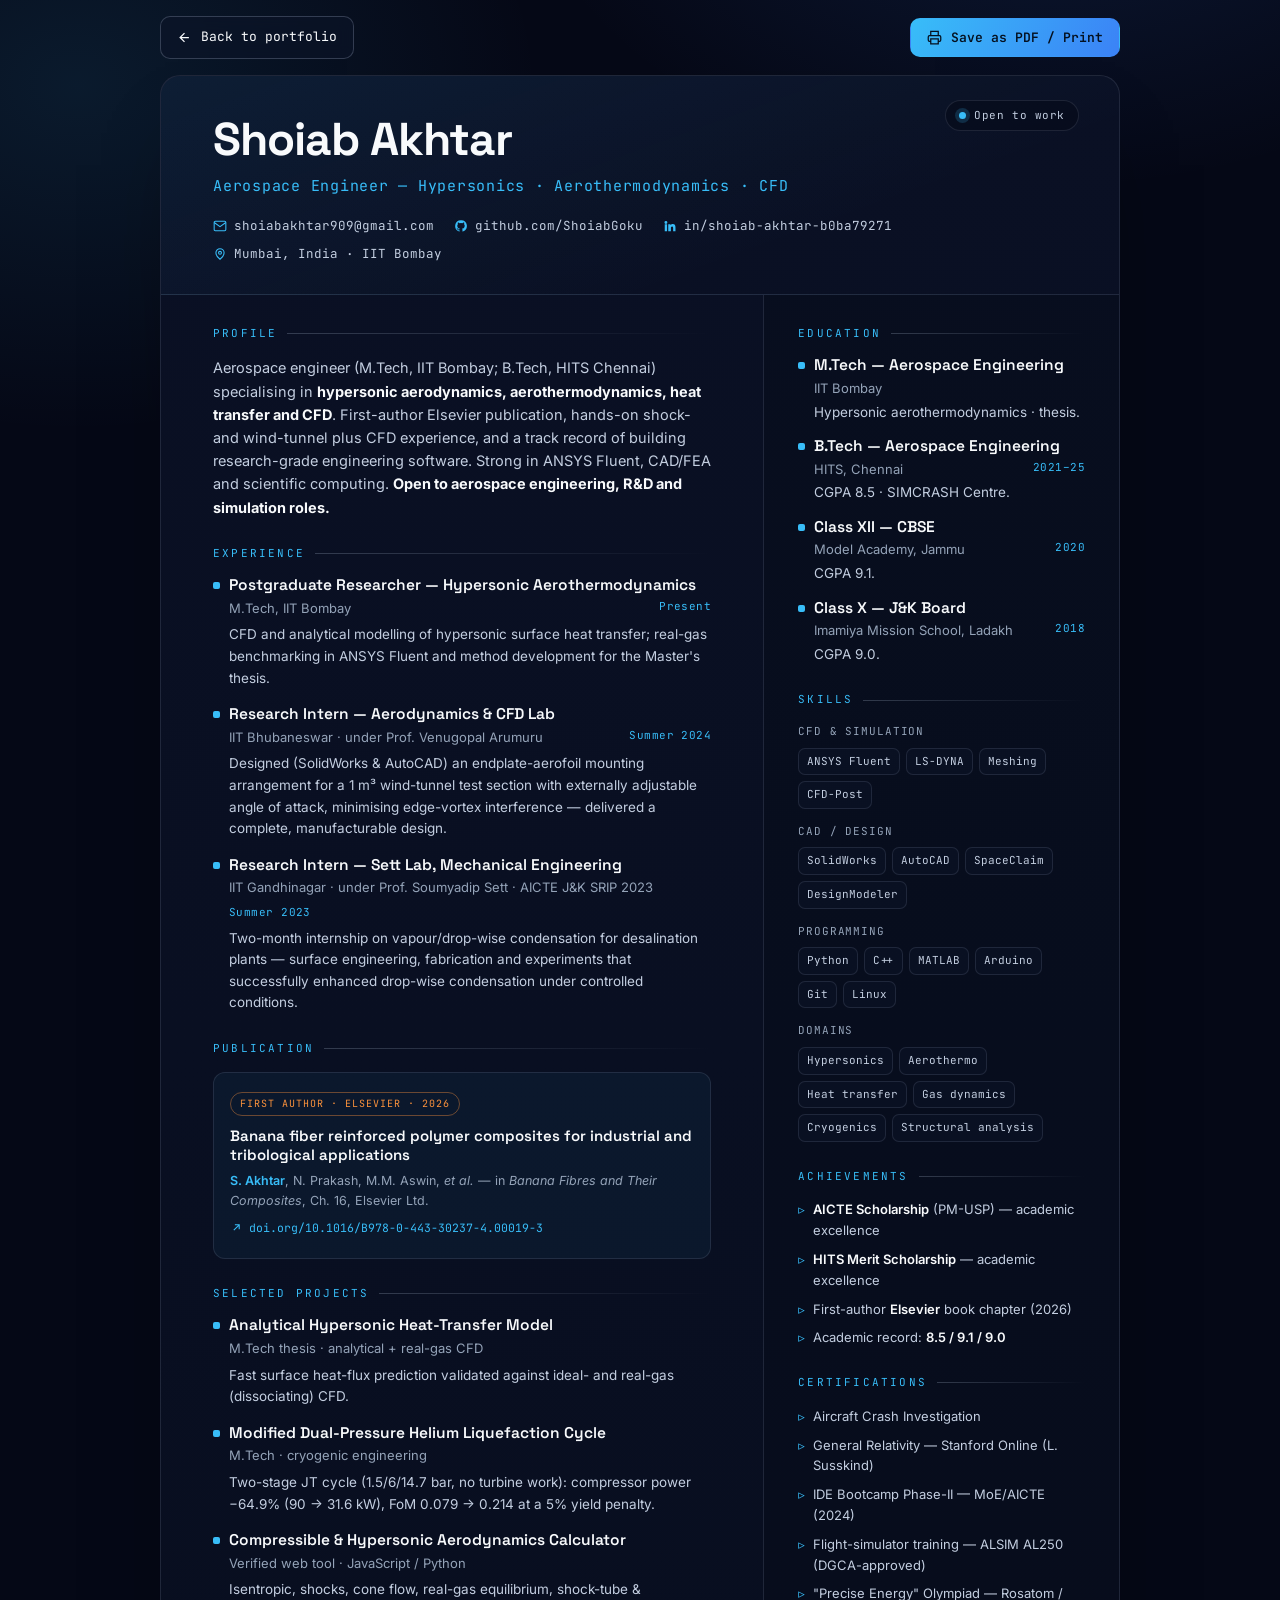
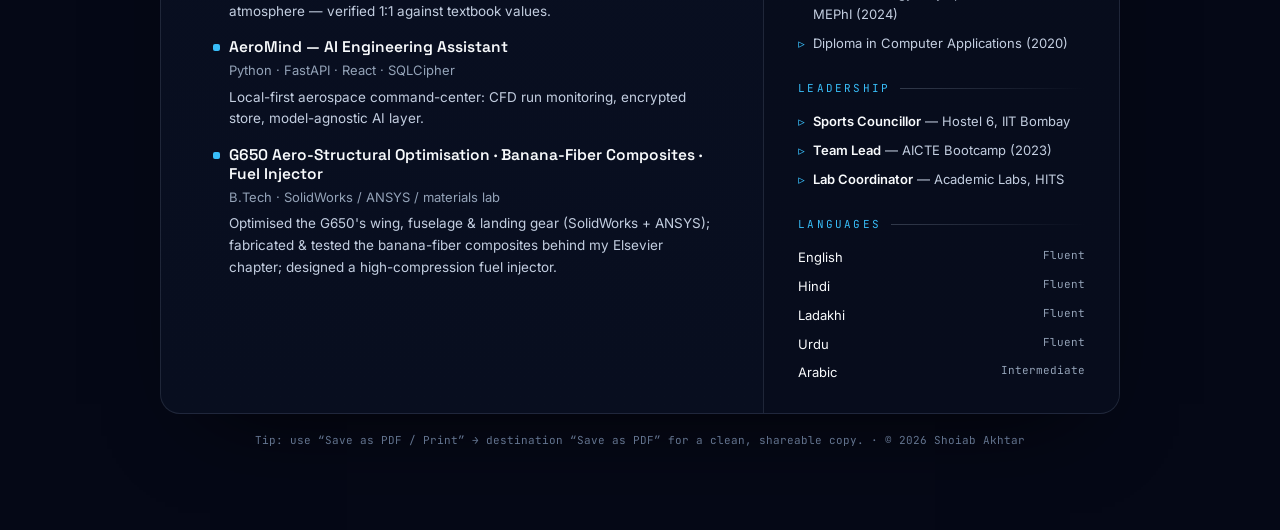
==== commit 28fec9c1: "Add cryogenics project: modified dual-pressure helium liquefaction cycle - New 11th project card (M." ====
--- a/resume.html
+++ b/resume.html
@@ -190,6 +190,7 @@
       <div class="sec">
         <div class="sec-h">Selected projects</div>
         <div class="item"><div class="t">Analytical Hypersonic Heat-Transfer Model</div><div class="m"><span class="org">M.Tech thesis · analytical + real-gas CFD</span></div><p>Fast surface heat-flux prediction validated against ideal- and real-gas (dissociating) CFD.</p></div>
+        <div class="item"><div class="t">Modified Dual-Pressure Helium Liquefaction Cycle</div><div class="m"><span class="org">M.Tech · cryogenic engineering</span></div><p>Two-stage JT cycle (1.5/6/14.7 bar, no turbine work): compressor power −64.9% (90 → 31.6 kW), FoM 0.079 → 0.214 at a 5% yield penalty.</p></div>
         <div class="item"><div class="t">Compressible &amp; Hypersonic Aerodynamics Calculator</div><div class="m"><span class="org">Verified web tool · JavaScript / Python</span></div><p>Isentropic, shocks, cone flow, real-gas equilibrium, shock-tube &amp; atmosphere — verified 1:1 against textbook values.</p></div>
         <div class="item"><div class="t">AeroMind — AI Engineering Assistant</div><div class="m"><span class="org">Python · FastAPI · React · SQLCipher</span></div><p>Local-first aerospace command-center: CFD run monitoring, encrypted store, model-agnostic AI layer.</p></div>
         <div class="item"><div class="t">G650 Aero-Structural Optimisation · Banana-Fiber Composites · Fuel Injector</div><div class="m"><span class="org">B.Tech · SolidWorks / ANSYS / materials lab</span></div><p>Optimised the G650's wing, fuselage &amp; landing gear (SolidWorks + ANSYS); fabricated &amp; tested the banana-fiber composites behind my Elsevier chapter; designed a high-compression fuel injector.</p></div>
@@ -211,7 +212,7 @@
         <div class="skillcat"><div class="k">CFD &amp; Simulation</div><div class="tags"><span class="tag">ANSYS Fluent</span><span class="tag">LS-DYNA</span><span class="tag">Meshing</span><span class="tag">CFD-Post</span></div></div>
         <div class="skillcat"><div class="k">CAD / Design</div><div class="tags"><span class="tag">SolidWorks</span><span class="tag">AutoCAD</span><span class="tag">SpaceClaim</span><span class="tag">DesignModeler</span></div></div>
         <div class="skillcat"><div class="k">Programming</div><div class="tags"><span class="tag">Python</span><span class="tag">C++</span><span class="tag">MATLAB</span><span class="tag">Arduino</span><span class="tag">Git</span><span class="tag">Linux</span></div></div>
-        <div class="skillcat"><div class="k">Domains</div><div class="tags"><span class="tag">Hypersonics</span><span class="tag">Aerothermo</span><span class="tag">Heat transfer</span><span class="tag">Gas dynamics</span><span class="tag">Structural analysis</span></div></div>
+        <div class="skillcat"><div class="k">Domains</div><div class="tags"><span class="tag">Hypersonics</span><span class="tag">Aerothermo</span><span class="tag">Heat transfer</span><span class="tag">Gas dynamics</span><span class="tag">Cryogenics</span><span class="tag">Structural analysis</span></div></div>
       </div>
 
       <div class="sec">
